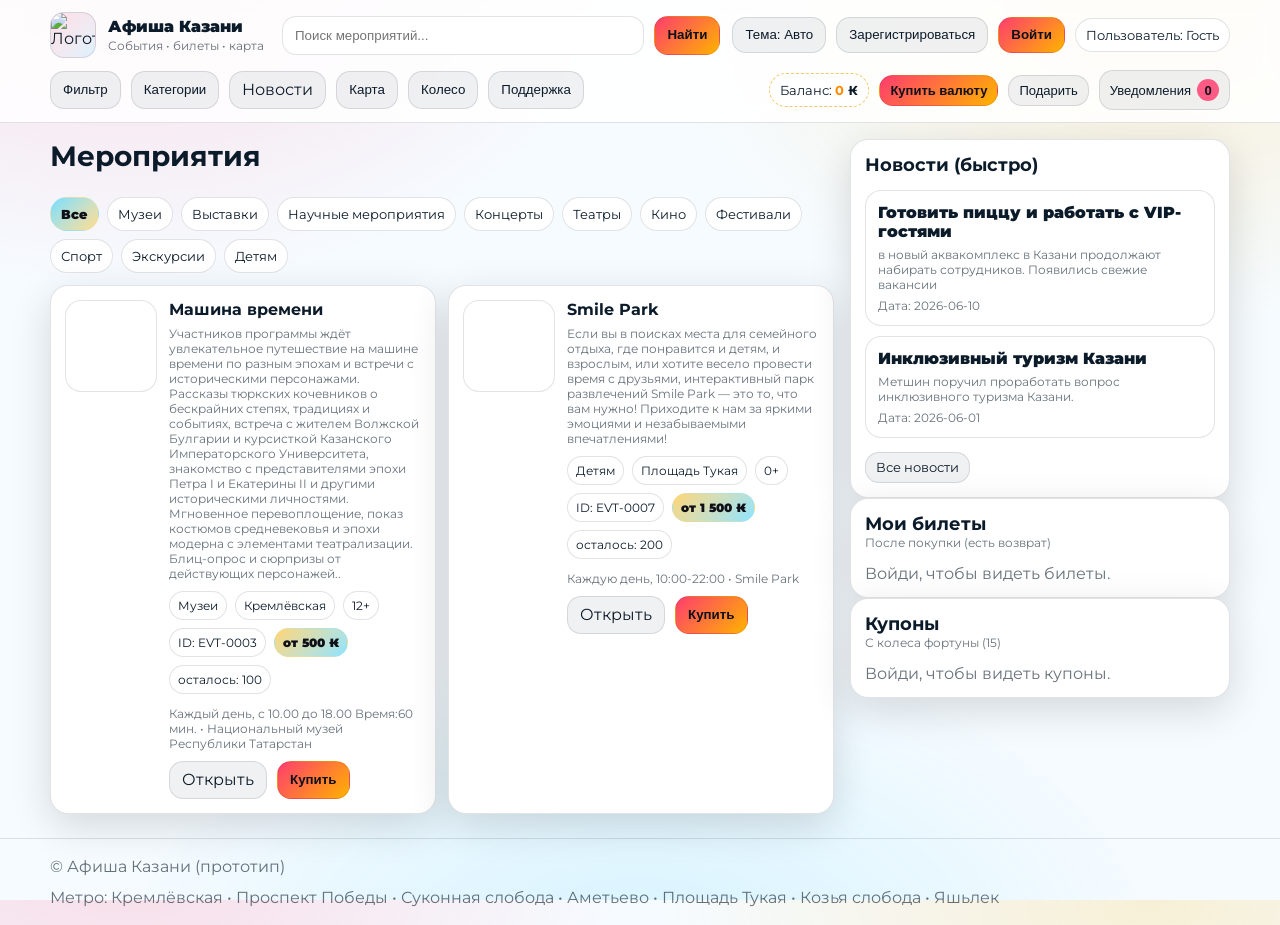
==== index.html @ 376d7ed7 "create site" ====
<!doctype html>
<html lang="ru" data-theme="light">
<head>
  <meta charset="UTF-8" />
  <meta name="viewport" content="width=device-width, initial-scale=1.0" />
  <title>Афиша Казани</title>

  <!--
    ============================
    ШРИФТ (подключение):
    - Хочешь другой шрифт: замени ссылку ниже на нужный Google Fonts
    - И/или поменяй CSS переменную --font-family в styles.css
    ============================
  -->
  <link rel="preconnect" href="https://fonts.googleapis.com">
  <link rel="preconnect" href="https://fonts.gstatic.com" crossorigin>
  <link href="https://fonts.googleapis.com/css2?family=Montserrat:wght@400;600;700;800&display=swap" rel="stylesheet">

  <!-- Leaflet (карта) -->
  <link rel="stylesheet" href="https://unpkg.com/leaflet@1.9.4/dist/leaflet.css">

  <!-- EmailJS -->
  <script src="https://cdn.jsdelivr.net/npm/@emailjs/browser@4/dist/email.min.js"></script>

  <link rel="stylesheet" href="styles.css" />
</head>

<body data-page="index">
  <!-- ФОН ГЛАВНОЙ СТРАНИЦЫ (картинку вставишь в styles.css, см. комментарий там) -->
  <div id="pageBg" class="pageBg" aria-hidden="true"></div>

  <!-- PRELOADER -->
  <div id="preloader" class="preloader" aria-label="Загрузка">
    <div class="preloader__card">
      <div class="spinner"></div>
      <div class="preloader__title">Казань Афиша</div>
      <div class="preloader__sub">Загружаем события…</div>
    </div>
  </div>

  <!-- TOAST -->
  <div id="toast" class="toast hidden" role="status" aria-live="polite"></div>

  <header class="header">
    <div class="container header__top">
      <a class="brand" href="index.html">
        <!-- ЛОГОТИП: вставь src -->
        <div class="brand__logo">
          <img id="siteLogo" src="https://i.pinimg.com/1200x/56/df/ac/56dfac358b5d9d575bc8f8f3edf8885e.jpg" alt="Логотип">
        </div>
        <div class="brand__text">
          <div class="brand__title">Афиша Казани</div>
          <div class="brand__sub">События • билеты • карта</div>
        </div>
      </a>

      <div class="search">
        <input id="searchInput" class="input" placeholder="Поиск мероприятий...">
        <button id="searchBtn" class="btn btn--primary">Найти</button>
      </div>

      <div class="topActions">
        <button id="themeBtn" class="btn btn--soft">Тема: Авто</button>

        <div id="authBtns" class="auth">
          <button id="btnRegister" class="btn btn--soft">Зарегистрироваться</button>
          <button id="btnLogin" class="btn btn--primary">Войти</button>
        </div>

        <div class="userBox">
          <span class="pill">Пользователь: <span id="currentUser">Гость</span></span>
          <a id="profileLink" class="btn btn--soft hidden" href="profile.html">Профиль</a>
          <button id="btnLogout" class="btn btn--soft hidden">Выйти</button>
        </div>
      </div>
    </div>

    <div class="container header__bottom">
      <nav class="nav">
        <button id="btnFilter" class="btn btn--soft">Фильтр</button>
        <button id="btnCategories" class="btn btn--soft">Категории</button>
        <a class="btn btn--soft" href="news.html">Новости</a>
        <button id="btnMap" class="btn btn--soft">Карта</button>
        <button id="btnWheel" class="btn btn--soft">Колесо</button>
        <button id="btnSupport" class="btn btn--soft">Поддержка</button>

        <!-- Организатор/Создатель -->
        <button id="btnOrgPanel" class="btn btn--primary hidden">Добавить событие</button>
        <button id="btnOrgEvents" class="btn btn--soft hidden">Управление событиями</button>
      </nav>

      <div class="wallet">
        <span class="pill pill--gold">Баланс: <b><span id="balance">0</span> ₭</b></span>

        <button id="btnTopup" class="btn btn--primary btn--sm">Купить валюту</button>
        <button id="btnGift" class="btn btn--soft btn--sm">Подарить</button>

        <div class="notif">
          <button id="btnNotif" class="btn btn--soft btn--sm">
            Уведомления <span id="notifCount" class="badge">0</span>
          </button>
          <div id="notifDrop" class="drop hidden"></div>
        </div>
      </div>
    </div>
  </header>

  <main class="container layout">
    <section>
      <div class="sectionHead">
        <div>
          <h1 class="h1">Мероприятия</h1>
          <div class="muted small"></div>
        </div>
      </div>

      <div id="activeChips" class="chips"></div>
      <div id="catTabs" class="tabs"></div>
      <div id="eventsGrid" class="grid"></div>
    </section>

    <aside class="side">
      <!-- РЕКЛАМА -->
      <div class="card" id="adCard">
        <div class="card__head">
          <h2 class="h2">Реклама</h2>
          <div class="muted small">GIF + ссылка</div>
        </div>
        <div class="card__body">
          <!--
            ВСТАВЬ СЮДА:
              1) href = ссылка на рекламируемый сайт
              2) src  = путь/URL GIF
            Если src пустой — блок скрывается автоматически.
          -->
          <a id="adLink" class="ad" href="https://xxl.tours/?utm_source=social&utm_medium=cpm&utm_campaign=xxltourstgkanal&utm_content=xxltourstgkanal" target="_blank" rel="noopener noreferrer">
            <img id="adGif" src="" alt="Реклама (вставь GIF)">
          </a>
          <div class="muted small" style="margin-top:8px;">.</div>
        </div>
      </div>

      <div class="card">
        <div class="card__head">
          <h2 class="h2">Новости (быстро)</h2>
          <div class="muted small"></div>
        </div>
        <div id="newsWidget" class="list"></div>
        <div class="card__body" style="padding-top:0;">
          <a class="btn btn--soft btn--sm" href="news.html">Все новости</a>
        </div>
      </div>

      <div class="card">
        <div class="card__head">
          <h2 class="h2">Мои билеты</h2>
          <div class="muted small">После покупки (есть возврат)</div>
        </div>
        <div id="myTickets" class="list"></div>
      </div>

      <div class="card">
        <div class="card__head">
          <h2 class="h2">Купоны</h2>
          <div class="muted small">С колеса фортуны (15)</div>
        </div>
        <div id="myCoupons" class="list"></div>
      </div>
    </aside>
  </main>

  <footer class="footer">
    <div class="container footer__row">
      <div class="muted">© Афиша Казани (прототип)</div>
      <div class="muted">Метро: Кремлёвская • Проспект Победы • Суконная слобода • Аметьево • Площадь Тукая • Козья слобода • Яшьлек</div>
    </div>
  </footer>

  <!-- OVERLAY -->
  <div id="overlay" class="overlay hidden"></div>

  <!-- AUTH MODAL -->
  <div id="modalAuth" class="modal hidden" role="dialog" aria-modal="true">
    <div class="modal__head">
      <div class="modal__title" id="authTitle">Вход</div>
      <button class="btn btn--soft btn--icon" data-close="modalAuth">✕</button>
    </div>
    <div class="modal__body">
      <div class="form">
        <label class="field">
          <span>Никнейм</span>
          <input id="authUser" class="input" placeholder="например: vasiliy">
        </label>
        <label class="field">
          <span>Email</span>
          <input id="authEmail" class="input" type="email" placeholder="you@mail.com">
        </label>
        <label class="field">
          <span>Пароль</span>
          <input id="authPass" class="input" type="password" placeholder="Пароль">
        </label>

        <label class="check" id="orgCheckRow">
          <input id="authIsOrg" type="checkbox">
          <span>Регистрируюсь как организатор</span>
        </label>
<label class="check" id="mediaCheckRow">
  <input id="authIsMedia" type="checkbox">
  <span>Регистрируюсь как СМИ (смогу добавлять/удалять новости)</span>
</label>

        <div class="row">
          <button id="authSubmit" class="btn btn--primary">Продолжить</button>
          <button id="authSwitch" class="btn btn--soft">Переключить режим</button>
        </div>

        <div class="muted small">
          Пароль должен содержать: 8+ символов, заглавные/строчные, цифру, спецсимвол.
        </div>
      </div>
    </div>
  </div>

  <!-- FILTER MODAL -->
  <div id="modalFilter" class="modal hidden" role="dialog" aria-modal="true">
    <div class="modal__head">
      <div class="modal__title">Фильтры</div>
      <button class="btn btn--soft btn--icon" data-close="modalFilter">✕</button>
    </div>
    <div class="modal__body">
      <div class="form grid2">
        <label class="field">
          <span>Цена от (₭)</span>
          <input id="fMin" class="input" type="number" min="0" placeholder="0">
        </label>
        <label class="field">
          <span>Цена до (₭)</span>
          <input id="fMax" class="input" type="number" min="0" placeholder="5000">
        </label>

        <label class="field">
          <span>Возраст</span>
          <select id="fAge" class="input">
            <option value="">Любой</option>
            <option value="0">0+</option>
            <option value="6">6+</option>
            <option value="12">12+</option>
            <option value="16">16+</option>
            <option value="18">18+</option>
          </select>
        </label>

        <label class="field">
          <span>Метро (можно несколько)</span>
          <select id="fMetro" class="input" multiple size="7"></select>
        </label>

        <label class="field">
          <span>Категории (можно несколько)</span>
          <select id="fCats" class="input" multiple size="8"></select>
        </label>
      </div>

      <div class="row">
        <button id="applyFilter" class="btn btn--primary">Применить</button>
        <button id="resetFilter" class="btn btn--soft">Сбросить</button>
      </div>
    </div>
  </div>

  <!-- CATEGORIES MODAL -->
  <div id="modalCats" class="modal hidden" role="dialog" aria-modal="true">
    <div class="modal__head">
      <div class="modal__title">Категории</div>
      <button class="btn btn--soft btn--icon" data-close="modalCats">✕</button>
    </div>
    <div class="modal__body">
      <div id="catsBox" class="cats"></div>
    </div>
  </div>

  <!-- ORGANIZER CREATE/EDIT MODAL -->
  <div id="modalOrg" class="modal hidden" role="dialog" aria-modal="true">
    <div class="modal__head">
      <div class="modal__title" id="orgModalTitle">Добавить событие</div>
      <button class="btn btn--soft btn--icon" data-close="modalOrg">✕</button>
    </div>
    <div class="modal__body">
      <div class="muted small">
        Картинку можно указать URL или загрузить файлом (файл сохранится в браузере base64).
      </div>

      <div class="form grid2" style="margin-top:12px">
        <label class="field">
          <span>Название</span>
          <input id="orgTitle" class="input" placeholder="Название мероприятия">
        </label>

        <label class="field">
          <span>Категория</span>
          <select id="orgCategory" class="input"></select>
        </label>

        <label class="field">
          <span>Метро</span>
          <select id="orgMetro" class="input"></select>
        </label>

        <label class="field">
          <span>Возраст</span>
          <select id="orgAge" class="input">
            <option value="0">0+</option>
            <option value="6">6+</option>
            <option value="12">12+</option>
            <option value="16">16+</option>
            <option value="18">18+</option>
          </select>
        </label>

        <label class="field">
          <span>Цена (₭)</span>
          <input id="orgPrice" class="input" type="number" min="0" value="500">
        </label>

        <label class="field">
          <span>Дата/время (текст)</span>
          <input id="orgDateText" class="input" placeholder="например: 15 июня, 19:00">
        </label>

        <label class="field" style="grid-column:1/-1">
          <span>Описание</span>
          <textarea id="orgDesc" class="input" rows="4" placeholder="Описание пишешь ты сам"></textarea>
        </label>

        <label class="field" style="grid-column:1/-1">
          <span>Правила мероприятия</span>
          <textarea id="orgRules" class="input" rows="4" placeholder="Например: вход по билету, 18+, запреты..."></textarea>
        </label>

        <label class="field">
          <span>Место (текст)</span>
          <input id="orgVenue" class="input" placeholder="например: Казанский Кремль">
        </label>

        <!-- ======= ФОН СОБЫТИЯ (event.html) ======= -->
        <label class="field">
          <span>Фон события (URL) — можно оставить пустым</span>
          <!-- ВСТАВЬ СЮДА ПУТЬ/URL К КАРТИНКЕ -->
          <input id="orgCoverUrl" class="input" placeholder="например: images/events/my-event.jpg">
        </label>

        <label class="field">
          <span>Фон события (файл) — по желанию</span>
          <input id="orgCoverFile" class="input" type="file" accept="image/*">
          <div class="muted small">Если выберешь файл — он заменит URL (запишется base64).</div>
        </label>

        <!-- ======= КАРТИНКА КАРТОЧКИ НА ГЛАВНОЙ (опционально) ======= -->
        <label class="field">
          <span>Картинка для карточки (URL) — не обязательно</span>
          <input id="orgCardImageUrl" class="input" placeholder="например: images/events/card1.jpg">
        </label>

        <label class="field">
          <span>Картинка для карточки (файл) — не обязательно</span>
          <input id="orgCardImageFile" class="input" type="file" accept="image/*">
          <div class="muted small">Если выберешь файл — он заменит URL (запишется base64).</div>
        </label>

        <label class="field">
          <span>Видео URL (необязательно)</span>
          <!-- YouTube embed: https://www.youtube.com/embed/XXXX или mp4 -->
          <input id="orgVideoUrl" class="input" placeholder="например: https://www.youtube.com/embed/XXXX">
        </label>

        <label class="field">
          <span>Координаты LAT</span>
          <input id="orgLat" class="input" type="number" step="0.000001" placeholder="55.7963">
        </label>

        <label class="field">
          <span>Координаты LNG</span>
          <input id="orgLng" class="input" type="number" step="0.000001" placeholder="49.1088">
        </label>

        <label class="field">
          <span>Показывать с (YYYY-MM-DD)</span>
          <input id="orgStartDate" class="input" placeholder="например: 2026-06-10">
        </label>

        <label class="field">
          <span>Скрыть после (YYYY-MM-DD)</span>
          <input id="orgEndDate" class="input" placeholder="например: 2026-06-30">
        </label>

        <label class="field">
          <span>Билеты: обычные</span>
          <input id="orgTRegular" class="input" type="number" min="0" value="300">
        </label>

        <label class="field">
          <span>Билеты: VIP</span>
          <input id="orgTVip" class="input" type="number" min="0" value="50">
        </label>

        <label class="field">
          <span>Билеты: Meet&Greed</span>
          <input id="orgTMeet" class="input" type="number" min="0" value="20">
        </label>

        <label class="check" style="grid-column:1/-1">
          <input id="orgPromote" type="checkbox">
          <span>Рекламировать событие</span>
        </label>
      </div>

      <div class="row" style="margin-top:12px">
        <button id="orgSaveBtn" class="btn btn--primary">Сохранить</button>
        <button class="btn btn--soft" data-close="modalOrg">Отмена</button>
      </div>
    </div>
  </div>

  <!-- ORGANIZER EVENTS LIST MODAL -->
  <div id="modalOrgEvents" class="modal hidden" role="dialog" aria-modal="true">
    <div class="modal__head">
      <div class="modal__title" id="orgEventsTitle">Управление событиями</div>
      <button class="btn btn--soft btn--icon" data-close="modalOrgEvents">✕</button>
    </div>
    <div class="modal__body" id="orgEventsBody"></div>
  </div>

  <!-- BUY MODAL -->
  <div id="modalBuy" class="modal hidden" role="dialog" aria-modal="true">
    <div class="modal__head">
      <div class="modal__title">Покупка билета</div>
      <button class="btn btn--soft btn--icon" data-close="modalBuy">✕</button>
    </div>
    <div class="modal__body" id="buyBody"></div>
  </div>

  <!-- CHAT MODAL -->
  <div id="modalChat" class="modal hidden" role="dialog" aria-modal="true">
    <div class="modal__head">
      <div class="modal__title" id="chatTitle">Чат</div>
      <button class="btn btn--soft btn--icon" data-close="modalChat">✕</button>
    </div>
    <div class="modal__body">
      <div id="chatBox" class="chat"></div>
      <div class="row">
        <input id="chatInput" class="input" placeholder="Сообщение...">
        <button id="chatSend" class="btn btn--primary">Отправить</button>
      </div>
    </div>
  </div>

  <!-- TOPUP MODAL -->
  <div id="modalTopup" class="modal hidden" role="dialog" aria-modal="true">
    <div class="modal__head">
      <div class="modal__title">Покупка валюты</div>
      <button class="btn btn--soft btn--icon" data-close="modalTopup">✕</button>
    </div>
    <div class="modal__body">
      <div class="muted">1 ₭ = 1 рубль (демо).</div>
      <div class="form" style="margin-top:10px;">
        <label class="field">
          <span>Сумма (₭)</span>
          <input id="topupAmount" class="input" type="number" min="1" value="500">
        </label>
        <button id="topupConfirm" class="btn btn--primary">Пополнить</button>
      </div>
    </div>
  </div>

  <!-- GIFT MODAL -->
  <div id="modalGift" class="modal hidden" role="dialog" aria-modal="true">
    <div class="modal__head">
      <div class="modal__title">Подарить валюту</div>
      <button class="btn btn--soft btn--icon" data-close="modalGift">✕</button>
    </div>
    <div class="modal__body">
      <div class="form">
        <label class="field">
          <span>Кому (никнейм)</span>
          <input id="giftTo" class="input" placeholder="например: vasiliy">
        </label>
        <label class="field">
          <span>Сколько (₭)</span>
          <input id="giftAmount" class="input" type="number" min="1" value="100">
        </label>
        <button id="giftConfirm" class="btn btn--primary">Подарить</button>
      </div>
    </div>
  </div>

  <!-- WHEEL MODAL -->
  <div id="modalWheel" class="modal hidden" role="dialog" aria-modal="true">
    <div class="modal__head">
      <div class="modal__title">Колесо фортуны (15 исходов)</div>
      <button class="btn btn--soft btn--icon" data-close="modalWheel">✕</button>
    </div>
    <div class="modal__body">
      <div class="fortune">
        <div class="wheelWrap">
          <div id="wheel" class="wheel"></div>
          <div class="pointer">▲</div>
        </div>
        <div>
          <button id="spin" class="btn btn--primary">Крутить</button>
          <div id="spinInfo" class="note" style="margin-top:10px;"></div>
          <div class="muted small">1 раз в день на аккаунт (демо).</div>
        </div>
      </div>
    </div>
  </div>

  <!-- SUPPORT MODAL -->
  <div id="modalSupport" class="modal hidden" role="dialog" aria-modal="true">
    <div class="modal__head">
      <div class="modal__title">Поддержка</div>
      <button class="btn btn--soft btn--icon" data-close="modalSupport">✕</button>
    </div>
    <div class="modal__body">
      <div class="support">
        <div>
          <div class="muted">Автобот:</div>
          <div id="botChat" class="chat" style="margin-top:10px;"></div>
          <div class="row" style="margin-top:10px;">
            <input id="botInput" class="input" placeholder="Вопрос...">
            <button id="botSend" class="btn btn--primary">Отправить</button>
          </div>
          <div class="row" style="margin-top:10px; flex-wrap:wrap;">
            <button class="btn btn--soft btn--sm" data-botq="Как купить билет?">Как купить?</button>
            <button class="btn btn--soft btn--sm" data-botq="Как работает валюта?">Валюта</button>
            <button class="btn btn--soft btn--sm" data-botq="Как получить доступ к чату?">Чат</button>
            <button class="btn btn--soft btn--sm" data-botq="Как работает колесо фортуны?">Колесо</button>
          </div>
        </div>

        <div>
          <div class="muted">Написать создателю (EmailJS → noterlore@gmail.com):</div>
          <div class="form" style="margin-top:10px;">
            <label class="field">
              <span>Тема</span>
              <input id="supSubject" class="input" placeholder="Тема">
            </label>
            <label class="field">
              <span>Сообщение</span>
              <textarea id="supMessage" class="input" rows="5" placeholder="Текст..."></textarea>
            </label>
            <div class="row">
              <button id="supSend" class="btn btn--primary">Отправить</button>
              <a id="supMailto" class="btn btn--soft" href="#">mailto (запасной)</a>
            </div>
            <div class="muted small">Если EmailJS не настроен — используй mailto.</div>
          </div>

          <hr class="hr">

          <div class="muted"><b>Написать организатору</b> (уведомлением)</div>
          <div class="form" style="margin-top:10px;">
            <label class="field">
              <span>Ник организатора</span>
              <input id="msgToOrg" class="input" placeholder="например: gng_org">
            </label>
            <label class="field">
              <span>Вопрос</span>
              <textarea id="msgToOrgText" class="input" rows="4" placeholder="Твой вопрос организаторам..."></textarea>
            </label>
            <button id="msgToOrgSend" class="btn btn--primary">Отправить организатору</button>
          </div>
        </div>
      </div>
    </div>
  </div>

  <!-- MAP MODAL -->
  <div id="modalMap" class="modal modal--wide hidden" role="dialog" aria-modal="true">
    <div class="modal__head">
      <div class="modal__title">Карта Казани</div>
      <button class="btn btn--soft btn--icon" data-close="modalMap">✕</button>
    </div>
    <div class="modal__body">
      <div id="map" class="map"></div>
    </div>
  </div>

  <script src="https://unpkg.com/leaflet@1.9.4/dist/leaflet.js"></script>
  <script src="app.js"></script>
</body>
</html>
---- styles.css ----
/* ===========================================================
   ШРИФТ:
   - Поменяй --font-family на свой
   - И/или замени подключение Google Fonts в HTML
   =========================================================== */
:root{
  --font-family: "Montserrat", system-ui, -apple-system, Segoe UI, Roboto, Arial, sans-serif;

  --radius: 18px;

  --a1: #ff3d6e;
  --a2: #ffb300;
  --a3: #00c2ff;

  --heroDark: .10;
  --heroOpacity: 1;
}

/* LIGHT */
:root[data-theme="light"]{
  --bg: #f6fbff;
  --panel: #ffffff;
  --panel2: #ffffff;
  --text: #0c1b2a;
  --muted: rgba(12,27,42,.62);
  --border: rgba(12,27,42,.12);
  --soft: rgba(12,27,42,.06);
  --shadow: 0 12px 40px rgba(0,0,0,.14);
}

/* DARK (плотные панели) */
:root[data-theme="dark"]{
  --bg: #0b1220;
  --panel: #111b2e;
  --panel2: #0f182a;
  --text: #f3f7ff;
  --muted: rgba(243,247,255,.68);
  --border: rgba(243,247,255,.14);
  --soft: rgba(243,247,255,.08);
  --shadow: 0 16px 55px rgba(0,0,0,.45);
}

*{ box-sizing: border-box; }
html,body{ height:100%; }
body{
  margin:0;
  font-family: var(--font-family);
  background:
    radial-gradient(900px 600px at 10% -5%, color-mix(in srgb, var(--a1) 16%, transparent), transparent 55%),
    radial-gradient(900px 600px at 90% 0%, color-mix(in srgb, var(--a2) 16%, transparent), transparent 55%),
    radial-gradient(900px 600px at 50% 110%, color-mix(in srgb, var(--a3) 14%, transparent), transparent 60%),
    var(--bg);
  color: var(--text);
}

.container{ width:min(1180px, calc(100% - 28px)); margin:0 auto; }
.h1{ margin:0; font-size: 28px; }
.h2{ margin:0; font-size: 18px; }
.muted{ color: var(--muted); }
.small{ font-size: 12px; }
.hidden{ display:none !important; }

.preloader{
  position:fixed; inset:0; z-index:999;
  display:flex; align-items:center; justify-content:center;
  background: var(--bg);
}
.preloader__card{
  width: min(380px, 92vw);
  padding: 18px;
  border-radius: 22px;
  background: var(--panel);
  border: 1px solid var(--border);
  box-shadow: var(--shadow);
  text-align:center;
}
.spinner{
  width: 44px; height: 44px; border-radius:50%;
  border: 4px solid var(--border);
  border-top-color: var(--a1);
  animation: spin 1s linear infinite;
  margin: 0 auto;
}
@keyframes spin { to{ transform: rotate(360deg); } }
.preloader__title{ font-weight: 900; margin-top: 12px; }
.preloader__sub{ color: var(--muted); font-size: 13px; margin-top: 6px; }

.toast{
  position: fixed;
  left: 50%;
  bottom: 16px;
  transform: translateX(-50%);
  z-index: 1001;
  padding: 12px 14px;
  border-radius: 14px;
  background: linear-gradient(135deg, var(--a1), var(--a2));
  color: #101018;
  font-weight: 900;
  box-shadow: var(--shadow);
  max-width: min(680px, calc(100% - 24px));
}
.toast.hidden{ display:none !important; }

.header{
  position: sticky; top: 0; z-index: 30;
  background: color-mix(in srgb, var(--panel) 85%, transparent);
  backdrop-filter: blur(10px);
  border-bottom: 1px solid var(--border);
}
.header--compact{ position: sticky; }

.header__top, .header__bottom{
  display:flex; align-items:center; justify-content:space-between;
  gap: 12px;
  padding: 12px 0;
}
.header__bottom{ padding-top: 0; }

.brand{
  display:flex; align-items:center; gap: 12px;
  text-decoration:none; color:inherit;
  min-width: 220px;
}
.brand__logo{
  width: 46px; height: 46px;
  border-radius: 14px;
  overflow:hidden;
  border: 1px solid var(--border);
  background: linear-gradient(135deg, color-mix(in srgb, var(--a1) 18%, transparent), color-mix(in srgb, var(--a3) 18%, transparent));
}
.brand__logo img{ width:100%; height:100%; object-fit:cover; }
.brand__title{ font-weight: 900; }
.brand__sub{ font-size: 12px; color: var(--muted); margin-top: 2px; }

.search{ display:flex; gap: 10px; flex: 1; }
.input{
  width:100%;
  padding: 11px 12px;
  border-radius: 14px;
  border: 1px solid var(--border);
  background: var(--panel);
  color: var(--text);
  outline: none;
}

.topActions{ display:flex; gap: 10px; align-items:center; flex-wrap:wrap; }
.auth{ display:flex; gap: 10px; }
.userBox{ display:flex; gap: 10px; align-items:center; flex-wrap:wrap; }

.pill{
  padding: 8px 10px;
  border-radius: 999px;
  border: 1px solid var(--border);
  background: var(--panel2);
  font-size: 13px;
}
.pill--gold{
  border-style: dashed;
  border-color: color-mix(in srgb, var(--a2) 55%, var(--border));
}
.pill--gold #balance{ color: #ff8a00; } /* валюта оранжевая */

.nav{ display:flex; gap: 10px; flex-wrap:wrap; }
.wallet{ display:flex; gap: 10px; flex-wrap:wrap; align-items:center; justify-content:flex-end; }

.btn{
  cursor:pointer;
  border: 1px solid var(--border);
  background: var(--panel);
  color: var(--text);
  padding: 10px 12px;
  border-radius: 14px;
  transition: transform .08s ease, filter .15s ease;
  user-select:none;
  text-decoration:none;
  display:inline-flex;
  align-items:center;
  justify-content:center;
  line-height:1;
}
.btn:hover{ transform: translateY(-1px); filter: brightness(1.03); }
.btn--soft{ background: var(--soft); }
.btn--primary{
  border-color: rgba(0,0,0,.08);
  background: linear-gradient(135deg, var(--a1), var(--a2));
  color: #101018;
  font-weight: 900;
}
.btn--sm{ padding: 8px 10px; font-size: 13px; }
.btn--icon{ width: 40px; height: 40px; padding:0; }

.badge{
  display:inline-flex; align-items:center; justify-content:center;
  min-width: 22px; height: 22px; padding: 0 7px;
  border-radius: 999px;
  background: color-mix(in srgb, var(--a1) 85%, #fff);
  color: #101018;
  font-weight: 900;
  margin-left: 6px;
}

.layout{
  display:grid;
  grid-template-columns: 1fr 380px;
  gap: 16px;
  padding: 16px 0 24px;
}
@media (max-width: 1040px){
  .layout{ grid-template-columns: 1fr; }
}

.sectionHead{ display:flex; justify-content:space-between; gap: 12px; align-items:flex-end; }

.chips{ display:flex; flex-wrap:wrap; gap: 8px; margin-top: 12px; }
.chip{
  font-size: 12px;
  padding: 6px 10px;
  border-radius: 999px;
  border: 1px solid var(--border);
  background: var(--panel);
}

.tabs{ display:flex; flex-wrap:wrap; gap:8px; margin-top: 12px; }
.tab{
  padding: 8px 10px;
  border-radius: 999px;
  border: 1px solid var(--border);
  background: var(--panel);
  cursor:pointer;
  font-size: 13px;
}
.tab.isActive{
  border-color: transparent;
  background: linear-gradient(135deg, color-mix(in srgb, var(--a3) 55%, #fff), color-mix(in srgb, var(--a2) 45%, #fff));
  color:#101018;
  font-weight: 900;
}

.grid{
  margin-top: 12px;
  display:grid;
  grid-template-columns: repeat(2, minmax(0, 1fr));
  gap: 12px;
}
@media (max-width: 820px){
  .grid{ grid-template-columns: 1fr; }
}

.card{
  border: 1px solid var(--border);
  border-radius: var(--radius);
  background: var(--panel2);
  box-shadow: var(--shadow);
  overflow:hidden;
}
.card__head{ padding: 14px 14px 0 14px; }
.card__body{ padding: 14px; }

.list{
  padding: 14px;
  display:flex; flex-direction:column; gap: 10px;
  max-height: 360px; overflow:auto;
}
.item{
  border: 1px solid var(--border);
  background: var(--panel);
  border-radius: 16px;
  padding: 12px;
}

.event{
  border: 1px solid var(--border);
  background: var(--panel2);
  border-radius: var(--radius);
  overflow:hidden;
  box-shadow: var(--shadow);
}
.event__in{ padding: 14px; display:flex; gap: 12px; }
.event__img {
  width: 92px;
  height: 92px;
  min-width: 92px;
  border-radius: 16px;
  border: 1px solid var(--border);
  background-size: cover;           /* ← КРИТИЧНО */
  background-position: center;      /* ← КРИТИЧНО */
  background-repeat: no-repeat;
  background-color: var(--panel);   /* fallback */
  flex: 0 0 auto;
  overflow: hidden;
  position: relative;
}

/* Когда картинки нет — красивый градиент */
.event__img:empty {
  background: linear-gradient(135deg, 
    color-mix(in srgb, var(--a3) 18%, transparent), 
    color-mix(in srgb, var(--a2) 18%, transparent));
  display: flex;
  align-items: center;
  justify-content: center;
  font-size: 11px;
  color: var(--muted);
}

.event__title{ margin:0; font-size: 16px; line-height: 1.25; }
.event__desc{ margin-top:6px; font-size: 12px; color: var(--muted); }
.meta{ margin-top: 10px; display:flex; flex-wrap:wrap; gap: 8px; }
.tag{
  font-size: 12px;
  padding: 6px 8px;
  border-radius: 999px;
  border: 1px solid var(--border);
  background: var(--panel);
}
.tag--price{
  border-color: transparent;
  background: linear-gradient(135deg, color-mix(in srgb, var(--a2) 55%, #fff), color-mix(in srgb, var(--a3) 45%, #fff));
  color: #101018;
  font-weight: 900;
}
.event__bottom{
  margin-top: 12px;
  display:flex; justify-content:space-between; align-items:center;
  gap: 10px; flex-wrap:wrap;
}
.event__actions{ display:flex; gap:10px; flex-wrap:wrap; }

.notif{ position:relative; }
.drop{
  position:absolute;
  right: 0; top: calc(100% + 10px);
  width: min(380px, 92vw);
  max-height: 360px;
  overflow:auto;
  padding: 10px;
  border-radius: 16px;
  background: var(--panel);
  border: 1px solid var(--border);
  box-shadow: var(--shadow);
}

.footer{
  border-top: 1px solid var(--border);
  padding: 18px 0;
}
.footer__row{
  display:flex; justify-content:space-between; gap: 12px; flex-wrap:wrap;
}

/* Overlay + modal */
.overlay{ position: fixed; inset:0; background: rgba(0,0,0,.55); z-index: 60; }
.modal{
  max-height: calc(100vh - 24px);   /* чтобы модалка никогда не вылезала за экран */
  display: flex;
  flex-direction: column;
  position: fixed;
  left: 50%; top: 50%;
  transform: translate(-50%,-50%);
  z-index: 61;
  width: min(900px, calc(100% - 22px));
  border-radius: var(--radius);
  border: 1px solid var(--border);
  background: var(--panel);
  box-shadow: var(--shadow);
  overflow:hidden;
}
.modal--wide{ width: min(1060px, calc(100% - 22px)); }
.modal__head{
  flex: 0 0 auto;
  padding: 12px 14px;
  display:flex; justify-content:space-between; align-items:center; gap: 10px;
  border-bottom: 1px solid var(--border);
  background: linear-gradient(135deg, color-mix(in srgb, var(--a3) 14%, transparent), transparent);
}
.modal__title{ font-weight: 900; }
.modal__body{
 flex: 1 1 auto;
  overflow: auto;
  -webkit-overflow-scrolling: touch;
 padding: 14px; 
}


.form{ display:grid; gap: 12px; }
.grid2{ grid-template-columns: 1fr 1fr; }
@media (max-width: 820px){ .grid2{ grid-template-columns: 1fr; } }
.field{ display:grid; gap: 6px; }
.row{ display:flex; gap: 10px; align-items:center; flex-wrap:wrap; }

.note{
  padding: 10px 12px;
  border-radius: 16px;
  background: color-mix(in srgb, var(--a3) 10%, var(--panel));
  border: 1px solid var(--border);
}

.check{
  display:flex;
  gap: 10px;
  align-items:flex-start;
  padding: 10px 12px;
  border-radius: 16px;
  border: 1px solid var(--border);
  background: var(--panel2);
}

.chat{
  height: 260px;
  overflow:auto;
  padding: 10px;
  border-radius: 16px;
  border: 1px solid var(--border);
  background: var(--panel2);
  display:flex; flex-direction:column; gap: 8px;
}
.msg{
  max-width: 86%;
  padding: 10px 12px;
  border-radius: 16px;
  border: 1px solid var(--border);
  background: var(--panel);
}
.msg--me{
  margin-left:auto;
  border-color: transparent;
  background: color-mix(in srgb, var(--a1) 18%, var(--panel));
}

.cats{ display:flex; flex-wrap:wrap; gap: 10px; }
.cat{
  padding: 10px 12px;
  border-radius: 999px;
  border: 1px solid var(--border);
  background: var(--panel);
  cursor:pointer;
}

.fortune{
  display:grid;
  grid-template-columns: 260px 1fr;
  gap: 14px;
  align-items:center;
}
@media (max-width: 820px){ .fortune{ grid-template-columns: 1fr; } }
.wheelWrap{ width: 240px; height: 240px; position:relative; margin:0 auto; }
.wheel{
  width: 240px; height: 240px; border-radius: 50%;
  border: 1px solid var(--border);
  box-shadow: var(--shadow);
  transition: transform 1.7s cubic-bezier(.18,.92,.22,1);
}
.pointer{ position:absolute; top: -10px; left: 50%; transform: translateX(-50%); font-weight: 900; }

.map{
  height: 520px;
  border-radius: 16px;
  border: 1px solid var(--border);
  overflow:hidden;
}

/* Ads */
.ad{ display:block; border-radius: 16px; overflow:hidden; border: 1px solid var(--border); background: var(--panel); }
.ad img{ width:100%; height:auto; display:block; }

/* Hero */
.hero{
  position: relative;
  height: 320px;
  overflow:hidden;
  border-bottom: 1px solid var(--border);
}
.hero__bg{
  position:absolute; inset:0;
  background-size: cover;
  background-position: center;
  opacity: var(--heroOpacity);
  transform: scale(1.05);
}
.hero::after{
  content:"";
  position:absolute; inset:0;
  background:
    linear-gradient(180deg, rgba(0,0,0,var(--heroDark)), rgba(0,0,0,calc(var(--heroDark) + .35)));
}
.hero__in{ position:relative; z-index:1; padding: 24px 0; }
.hero__title{
  margin:0;
  color: #fff;
  text-shadow: 0 10px 30px rgba(0,0,0,.35);
  font-size: 34px;
}
.hero__meta{ margin-top: 10px; display:flex; flex-wrap:wrap; gap: 8px; }
.hero__actions{ margin-top: 14px; display:flex; gap: 10px; flex-wrap:wrap; }
.heroHint{ margin-top:10px; color:#fff; opacity:.85; }

.eventContent{ padding: 16px 0 24px; display:grid; gap: 14px; }
.eventContent--long{ padding-bottom: 120px; } /* делает страницу длиннее */
.hr{ border:none; border-top:1px solid var(--border); margin:14px 0; }

/* Почти незаметная подпись */
.fineprint{
  margin-top: 22px;
  font-size: 12px;
  text-align: center;
  opacity: .28;
  user-select: none;
}

/* Nick styles */
.nickWrap{ display:inline-grid; line-height:1; vertical-align:middle; }
.nickBadge{ font-size: 12px; text-align:center; transform: translateY(2px); }
.nickName{ font-weight: 900; }
.nick--creator{ color: #ffcc4d; }
.nick--vip{ color: #2b7bff; }
/* Новые стили для новостей */
.news-paragraph {
    font-size: 16px;
    line-height: 1.6;
    margin-bottom: 20px;
    color: var(--text);
    white-space: pre-wrap;
}

.news-image {
    width: 100%;
    max-width: 900px;
    height: auto;
    border-radius: 16px;
    margin: 10px 0 25px 0;
    display: block;
    box-shadow: var(--shadow);
}

.news-body {
    padding: 30px;
    background: var(--panel2);
    border-radius: var(--radius);
}

/* Цвет значка СМИ */
.nickName.nick--media {
    color: #00ffcc;
}

/* Значок СМИ над ником чуть-чуть подвинуть */
.nickBadge {
    display: inline-block;
    min-width: 18px;
    margin-right: 4px;
}
/* ===== NEWS editor blocks ===== */
.newsBlocks{
  display:grid;
  gap: 10px;
}

.newsBlock{
  border: 1px solid var(--border);
  background: var(--panel2);
  border-radius: 16px;
  padding: 10px;
}

.newsBlock__head{
  display:flex;
  justify-content:space-between;
  align-items:center;
  gap: 10px;
  margin-bottom: 8px;
}

.newsBlock__type{
  font-weight: 900;
  font-size: 12px;
  opacity: .75;
}

.newsBlock textarea.input{
  min-height: 90px;
  resize: vertical;
}

.newsImgPreview{
  width: 100%;
  max-width: 520px;
  border-radius: 14px;
  border: 1px solid var(--border);
  display:block;
  margin-top: 10px;
}

/* ===== NEWS content blocks (detail) ===== */
.newsP{
  white-space: pre-wrap;
  line-height: 1.65;
  font-size: 15px;
  margin: 0 0 14px 0;
}
.newsImg{
  width: 100%;
  max-width: 920px;
  border-radius: 16px;
  border: 1px solid var(--border);
  display:block;
  margin: 14px 0;
}
.nick--media{ color: #27c46b; }  /* зелёный для СМИ */
.msg--me{ flex-direction: row-reverse; }
/* ===== Chat rows with avatars ===== */
.msg{
  display:flex;
  gap:10px;
  align-items:flex-start;
}

.msg--me{
  flex-direction: row-reverse; /* мои сообщения справа, аватар справа */
}

.msg__avatar{
  width:26px;
  height:26px;
  border-radius:9px;
  overflow:hidden;
  border:1px solid var(--border);
  background: var(--soft);
  flex: 0 0 auto;
  display:flex;
  align-items:center;
  justify-content:center;
  font-weight:900;
  font-size:12px;
}

.msg__avatar img{
  width:100%;
  height:100%;
  object-fit:cover;
  display:block;
}

.msg__body{
  display:flex;
  flex-direction:column;
  gap:4px;
  min-width: 0;
}

.msg__name{
  font-weight:900;
  font-size:12px;
  opacity:.85;
  line-height:1.1;
}

.msg__text{
  white-space: pre-wrap;
  word-break: break-word;
}
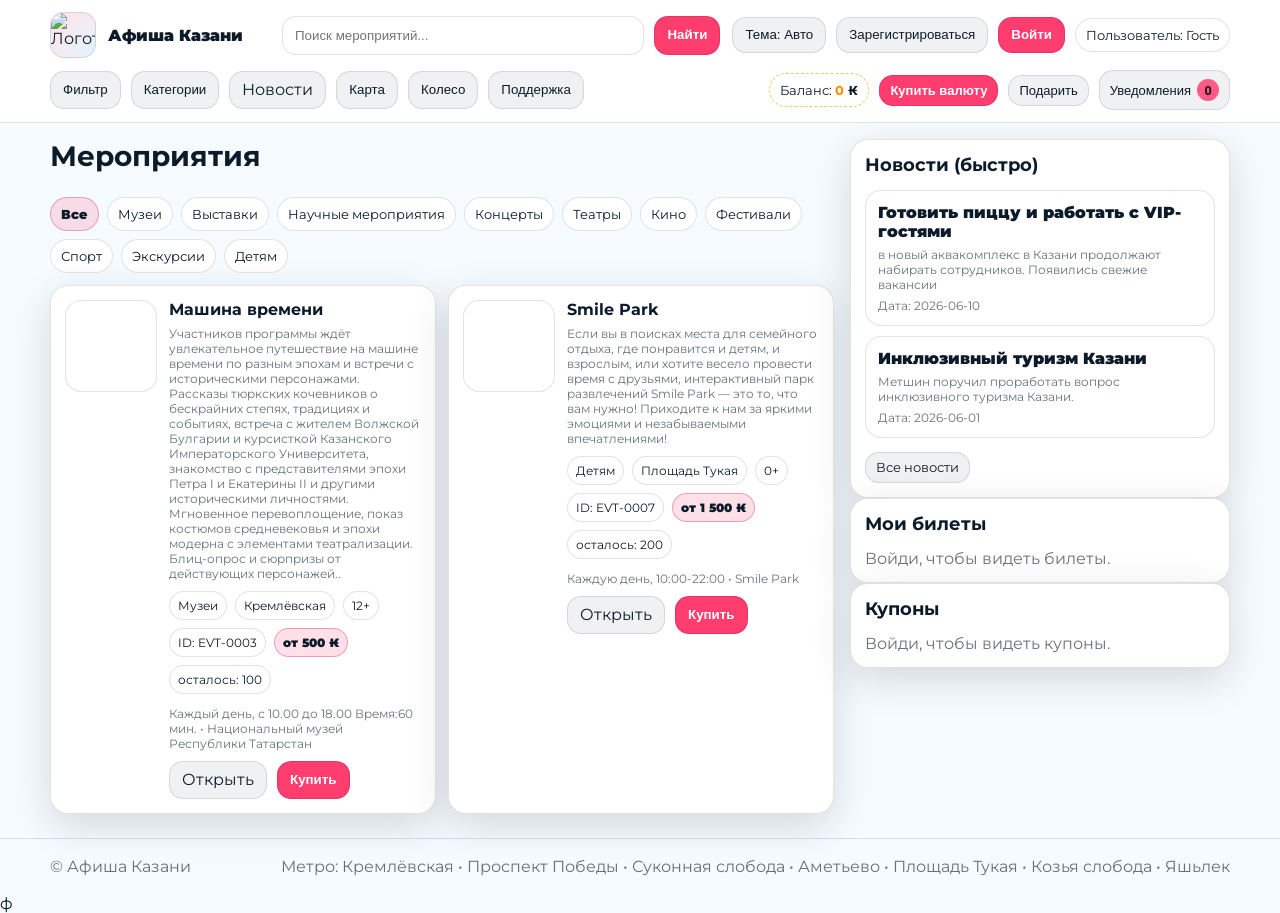
==== commit f137c56b: "Update index.html" ====
--- a/index.html
+++ b/index.html
@@ -107,6 +107,16 @@
 
   <main class="container layout">
     <section>
+
+<div id="promoSlider" class="promoSlider hidden">
+  <div id="promoTrack" class="promoTrack"></div>
+
+  <button id="promoPrev" class="promoBtn promoPrev" aria-label="Назад">‹</button>
+  <button id="promoNext" class="promoBtn promoNext" aria-label="Вперёд">›</button>
+
+  <div id="promoDots" class="promoDots"></div>
+
+</div>
       <div class="sectionHead">
         <div>
           <h1 class="h1">Мероприятия</h1>
@@ -171,7 +181,7 @@
 
   <footer class="footer">
     <div class="container footer__row">
-      <div class="muted">© Афиша Казани (прототип)</div>
+      <div class="muted">© Афиша Казани</div>
       <div class="muted">Метро: Кремлёвская • Проспект Победы • Суконная слобода • Аметьево • Площадь Тукая • Козья слобода • Яшьлек</div>
     </div>
   </footer>
@@ -573,7 +583,7 @@
       </div>
     </div>
   </div>
-
+ф
   <!-- MAP MODAL -->
   <div id="modalMap" class="modal modal--wide hidden" role="dialog" aria-modal="true">
     <div class="modal__head">
@@ -588,4 +598,4 @@
   <script src="https://unpkg.com/leaflet@1.9.4/dist/leaflet.js"></script>
   <script src="app.js"></script>
 </body>
-</html>+</html>
--- a/styles.css
+++ b/styles.css
@@ -45,11 +45,7 @@
 body{
   margin:0;
   font-family: var(--font-family);
-  background:
-    radial-gradient(900px 600px at 10% -5%, color-mix(in srgb, var(--a1) 16%, transparent), transparent 55%),
-    radial-gradient(900px 600px at 90% 0%, color-mix(in srgb, var(--a2) 16%, transparent), transparent 55%),
-    radial-gradient(900px 600px at 50% 110%, color-mix(in srgb, var(--a3) 14%, transparent), transparent 60%),
-    var(--bg);
+  background: var(--bg);
   color: var(--text);
 }
 
@@ -93,8 +89,8 @@
   z-index: 1001;
   padding: 12px 14px;
   border-radius: 14px;
-  background: linear-gradient(135deg, var(--a1), var(--a2));
-  color: #101018;
+  background: #111827;
+  color: #fff;
   font-weight: 900;
   box-shadow: var(--shadow);
   max-width: min(680px, calc(100% - 24px));
@@ -103,8 +99,7 @@
 
 .header{
   position: sticky; top: 0; z-index: 30;
-  background: color-mix(in srgb, var(--panel) 85%, transparent);
-  backdrop-filter: blur(10px);
+  background: var(--panel);
   border-bottom: 1px solid var(--border);
 }
 .header--compact{ position: sticky; }
@@ -181,9 +176,9 @@
 .btn:hover{ transform: translateY(-1px); filter: brightness(1.03); }
 .btn--soft{ background: var(--soft); }
 .btn--primary{
-  border-color: rgba(0,0,0,.08);
-  background: linear-gradient(135deg, var(--a1), var(--a2));
-  color: #101018;
+  border-color: rgba(0,0,0,.12);
+  background: var(--a1);
+  color: #fff;
   font-weight: 900;
 }
 .btn--sm{ padding: 8px 10px; font-size: 13px; }
@@ -230,9 +225,9 @@
   font-size: 13px;
 }
 .tab.isActive{
-  border-color: transparent;
-  background: linear-gradient(135deg, color-mix(in srgb, var(--a3) 55%, #fff), color-mix(in srgb, var(--a2) 45%, #fff));
-  color:#101018;
+  border-color: color-mix(in srgb, var(--a1) 28%, var(--border));
+  background: color-mix(in srgb, var(--a1) 16%, transparent);
+  color: var(--text);
   font-weight: 900;
 }
 
@@ -314,9 +309,9 @@
   background: var(--panel);
 }
 .tag--price{
-  border-color: transparent;
-  background: linear-gradient(135deg, color-mix(in srgb, var(--a2) 55%, #fff), color-mix(in srgb, var(--a3) 45%, #fff));
-  color: #101018;
+  border-color: color-mix(in srgb, var(--a1) 28%, var(--border));
+  background: color-mix(in srgb, var(--a1) 14%, transparent);
+  color: var(--text);
   font-weight: 900;
 }
 .event__bottom{
@@ -371,7 +366,7 @@
   padding: 12px 14px;
   display:flex; justify-content:space-between; align-items:center; gap: 10px;
   border-bottom: 1px solid var(--border);
-  background: linear-gradient(135deg, color-mix(in srgb, var(--a3) 14%, transparent), transparent);
+  background: var(--panel);
 }
 .modal__title{ font-weight: 900; }
 .modal__body{
@@ -415,14 +410,20 @@
   display:flex; flex-direction:column; gap: 8px;
 }
 .msg{
+  display:flex;
+  gap:10px;
+  align-items:flex-start;
+
   max-width: 86%;
   padding: 10px 12px;
   border-radius: 16px;
   border: 1px solid var(--border);
   background: var(--panel);
 }
+
 .msg--me{
   margin-left:auto;
+  flex-direction: row-reverse;
   border-color: transparent;
   background: color-mix(in srgb, var(--a1) 18%, var(--panel));
 }
@@ -509,7 +510,6 @@
 
 /* Nick styles */
 .nickWrap{ display:inline-grid; line-height:1; vertical-align:middle; }
-.nickBadge{ font-size: 12px; text-align:center; transform: translateY(2px); }
 .nickName{ font-weight: 900; }
 .nick--creator{ color: #ffcc4d; }
 .nick--vip{ color: #2b7bff; }
@@ -538,11 +538,6 @@
     border-radius: var(--radius);
 }
 
-/* Цвет значка СМИ */
-.nickName.nick--media {
-    color: #00ffcc;
-}
-
 /* Значок СМИ над ником чуть-чуть подвинуть */
 .nickBadge {
     display: inline-block;
@@ -606,18 +601,7 @@
   margin: 14px 0;
 }
 .nick--media{ color: #27c46b; }  /* зелёный для СМИ */
-.msg--me{ flex-direction: row-reverse; }
 /* ===== Chat rows with avatars ===== */
-.msg{
-  display:flex;
-  gap:10px;
-  align-items:flex-start;
-}
-
-.msg--me{
-  flex-direction: row-reverse; /* мои сообщения справа, аватар справа */
-}
-
 .msg__avatar{
   width:26px;
   height:26px;
@@ -657,4 +641,147 @@
 .msg__text{
   white-space: pre-wrap;
   word-break: break-word;
-}+}
+
+
+/* 1) Убираем цветные "облака" на фоне */
+body{
+  background: var(--bg) !important;
+}
+
+/* 2) Шапка проще (без blur) */
+.header{
+  background: var(--panel) !important;
+  backdrop-filter: none !important;
+}
+
+/* 3) Кнопки без градиента */
+.btn--primary{
+  background: var(--a1) !important;
+  border-color: rgba(0,0,0,.12) !important;
+  color:#fff !important;
+  font-weight: 900;
+}
+.btn--primary:hover{
+  filter: none !important;
+  background: color-mix(in srgb, var(--a1) 85%, #000) !important;
+}
+
+/* 4) Плашки без градиента */
+.tag--price,
+.tab.isActive{
+  background: color-mix(in srgb, var(--a1) 16%, transparent) !important;
+  border-color: color-mix(in srgb, var(--a1) 28%, var(--border)) !important;
+  color: var(--text) !important;
+}
+
+/* 5) Toast без градиента */
+.toast{
+  background: #111827 !important;
+  color:#fff !important;
+}
+
+/* 6) Скрываем "лишние подписи" (быстро/прототип/60 секунд/есть возврат и т.п.) */
+.brand__sub,
+.heroHint,
+.fineprint,
+.card__head .muted.small{
+  display:none !important;
+}
+
+/* 7) Адаптив шапки (чтобы на телефоне не ломалось) */
+@media (max-width: 980px){
+  .header__top{ flex-wrap:wrap; align-items:stretch; }
+  .brand{ min-width: unset; }
+  .search{ order:3; width:100%; }
+  .topActions{ width:100%; justify-content:space-between; gap:8px; }
+  .header__bottom{ flex-wrap:wrap; gap:10px; }
+  .wallet{ width:100%; justify-content:flex-start; }
+}
+@media (max-width: 520px){
+  .pill{ display:none; }
+  .pill.pill--gold{ display:inline-flex; }
+}
+
+/* ===================== PROMO SLIDER ===================== */
+.promoSlider{
+  margin-top: 12px;
+  border:1px solid var(--border);
+  border-radius: var(--radius);
+  overflow:hidden;
+  background: var(--panel);
+  box-shadow: var(--shadow);
+  position: relative;
+  height: 260px;
+}
+.promoTrack{
+  height:100%;
+  display:flex;
+  transition: transform .35s ease;
+}
+.promoSlide{
+  min-width:100%;
+  height:100%;
+  position:relative;
+  background-size:cover;
+  background-position:center;
+}
+.promoSlide::after{
+  content:"";
+  position:absolute; inset:0;
+  background: linear-gradient(90deg, rgba(0,0,0,.55), rgba(0,0,0,.10));
+}
+.promoInner{
+  position:absolute; left:14px; right:14px; bottom:14px;
+  color:#fff; z-index:1;
+  display:grid; gap:8px;
+}
+.promoTitle{ font-weight:900; font-size:22px; line-height:1.15; }
+.promoMeta{ display:flex; flex-wrap:wrap; gap:8px; opacity:.95; }
+.promoMeta span{
+  font-size:12px;
+  padding:6px 10px;
+  border-radius:999px;
+  background: rgba(255,255,255,.16);
+  border:1px solid rgba(255,255,255,.18);
+}
+.promoBadge{
+  position:absolute; top:12px; left:12px; z-index:2;
+  font-size:12px; font-weight:900;
+  padding:6px 10px; border-radius:999px;
+  background: rgba(0,0,0,.45);
+  border:1px solid rgba(255,255,255,.25);
+  color:#fff;
+}
+.promoBtn{
+  position:absolute; top:50%;
+  transform: translateY(-50%);
+  width:40px; height:40px;
+  border-radius:999px;
+  border:1px solid rgba(255,255,255,.25);
+  background: rgba(0,0,0,.35);
+  color:#fff; cursor:pointer;
+  display:flex; align-items:center; justify-content:center;
+  z-index:3; font-size:22px;
+}
+.promoPrev{ left:10px; }
+.promoNext{ right:10px; }
+
+.promoDots{
+  position:absolute; left:0; right:0; bottom:10px;
+  display:flex; justify-content:center; gap:8px;
+  z-index:3;
+}
+.promoDot{
+  width:8px; height:8px;
+  border-radius:999px;
+  background: rgba(255,255,255,.45);
+  border:1px solid rgba(255,255,255,.35);
+  cursor:pointer;
+}
+.promoDot.isActive{ background:#fff; }
+
+@media (max-width: 820px){
+  .promoSlider{ height: 210px; }
+  .promoTitle{ font-size:18px; }
+}
